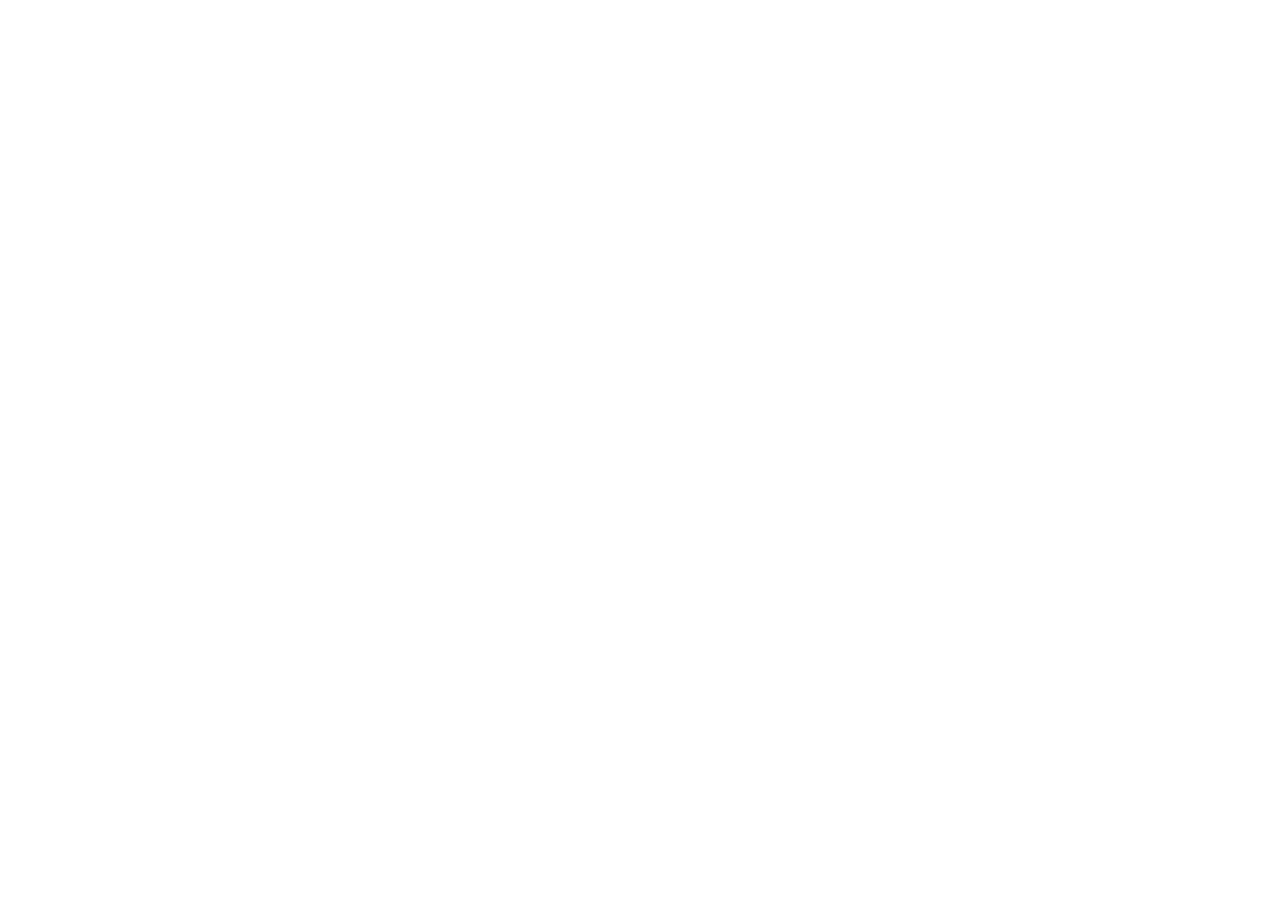
==== index.html @ 3e782ef2 "first commit" ====
<!DOCTYPE html>
<html lang="pt-br">
<head>
    <meta charset="UTF-8">
    <meta name="viewport" content="width=device-width, initial-scale=1.0">
    <meta name="author" content="Allan Dantas Abreu, Felipe Madureira, Gabriel Araujo e Thais Ferreira">
    <meta name="description"
        content="Este site foi desenvolvido para testar e aprimorar meus conhecimentos em HTML e CSS, aplicando na prática conceitos de estruturação e estilização de páginas web.">
    <meta name="keywords" content="HTML, CSS, Web desing">
    <link rel="preconnect" href="https://fonts.googleapis.com">
    <link rel="preconnect" href="https://fonts.gstatic.com" crossorigin>
    <link href="https://fonts.googleapis.com/css2?family=Montserrat:ital,wght@0,100..900;1,100..900&display=swap" rel="stylesheet">
    <title>SjDesign</title>
</head>
<body>
    
</body>
</html>
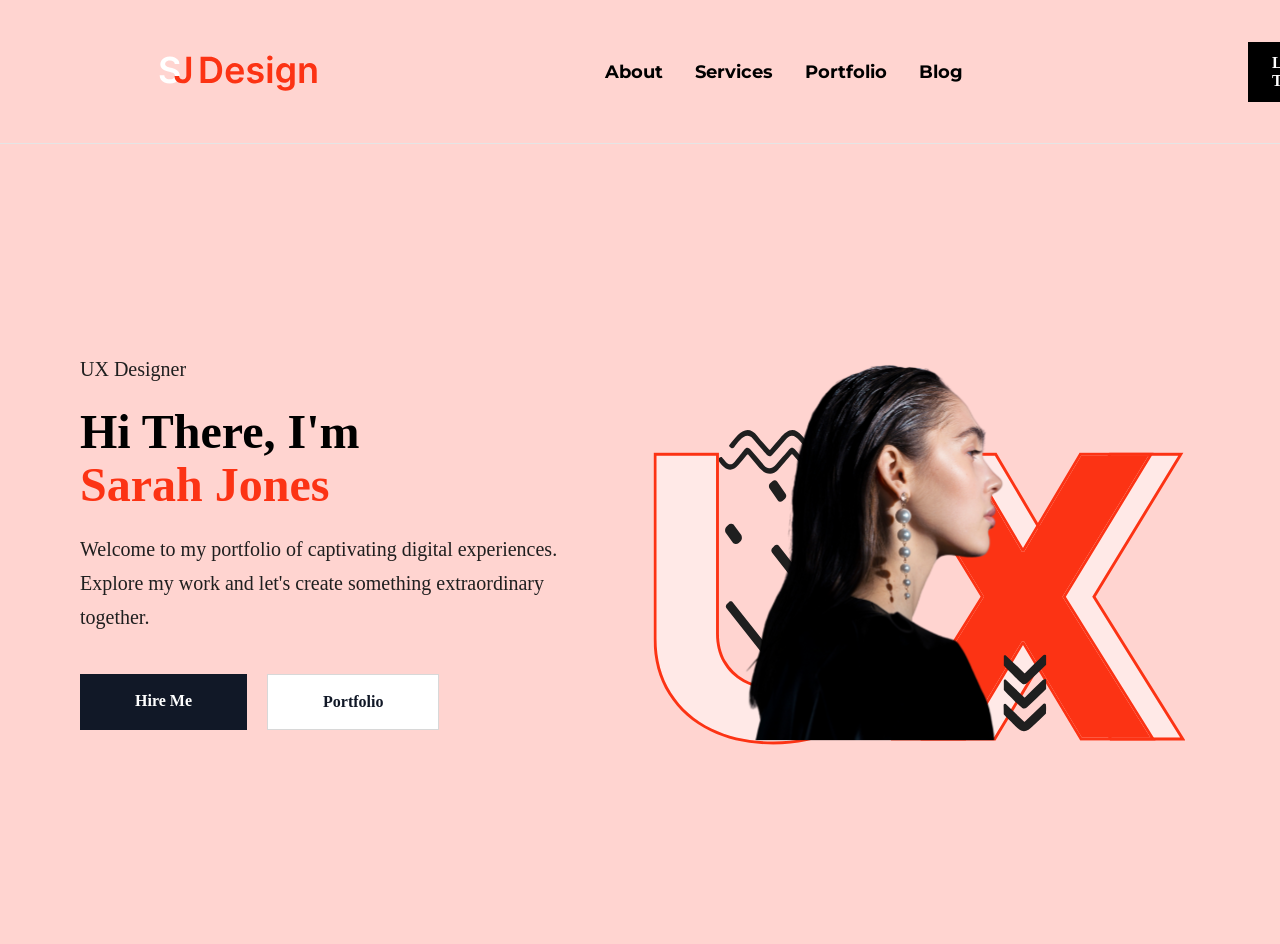
==== commit 98108639: "feat: add header in main" ====
--- a/index.html
+++ b/index.html
@@ -10,9 +10,65 @@
     <link rel="preconnect" href="https://fonts.googleapis.com">
     <link rel="preconnect" href="https://fonts.gstatic.com" crossorigin>
     <link href="https://fonts.googleapis.com/css2?family=Montserrat:ital,wght@0,100..900;1,100..900&display=swap" rel="stylesheet">
+    <link rel="stylesheet" href="./styles/style.css">
     <title>SjDesign</title>
 </head>
 <body>
     
+     <header>
+        <div>
+            <img src="./imgs.header/Logo.svg" alt="Logo da SjDesign">
+        </div>
+
+        <div class="container-nav-header">
+
+            <nav class="navigation-header">
+                <ul>
+                    <li><a href="">About</a></li>
+                    <li><a href="">Services</a></li>
+                    <li><a href="">Portfolio</a></li>
+                    <li><a href="">Blog</a></li>
+                </ul>
+            </nav>
+
+        </div>
+
+            <nav>
+                <a href="" class="btn-header">Let’s Talk</a>
+            </nav>
+
+    </header>
+
+    <main>
+      <section class="hero">
+
+    <div class="hero-text">
+        <p class="cargo">UX Designer</p>
+
+        <h1>
+            Hi There, I'm <br>
+            <span>Sarah Jones</span>
+        </h1>
+
+        <p class="descricao">
+            Welcome to my portfolio of captivating digital
+            experiences. Explore my work and let's create
+            something extraordinary together.
+        </p>
+
+        <div class="botoes">
+            <a href="#" class="btn-dark">Hire Me</a>
+            <a href="#" class="btn-light">Portfolio</a>
+        </div>
+    </div>
+
+    <div class="hero-img">
+        <img src="./imgs.header/Image.svg" alt="">
+    </div>
+
+</section>
+        </section>
+    </main>
+
 </body>
 </html>
--- a/styles/style.css
+++ b/styles/style.css
@@ -0,0 +1,374 @@
+@import url(./global.css);
+
+
+header{
+    display: flex;
+    justify-content: space-around;
+    align-items: center;
+    padding: 41.5px 158px;
+    border-bottom: 1px solid #E5E5E5;
+    gap: 285PX;
+    background-color: #FFD4D0;
+}   
+
+.container-nav-header{
+    display: flex;
+    align-items: center;
+    gap: 40px;
+}
+
+.navigation-header ul{
+    display: flex;
+    align-items: center;
+    gap: 32px;
+    list-style: none;
+}
+
+.navigation-header a{
+    text-decoration: none;
+    color: #000;
+    font-weight: 500;
+    font-family: 'Montserrat', sans-serif;
+    font-size: 18px;
+    font-weight: bold;
+    transition: 0.3s;
+
+}
+
+.navigation-header a:hover{
+    color: red;
+}
+.btn-header{
+    display: inline-flex;
+    background-color: #000;
+    color: white;
+    padding: 12px 24px;
+    border-radius: 0px;
+    gap: 10px;
+    text-decoration: none;
+    font-weight: 600;
+    transition: 0.3s;
+}
+
+.btn-header:hover{
+    transform: scale(1.1);
+}
+
+/*------------main------------*/
+
+.hero{
+    display: flex;
+    align-items: center;
+    gap: 48px; /* distância entre texto e imagem */
+    padding: 70px 80px;
+    background: #FFD4D0;
+    min-height: calc(100vh - 100px);
+}
+
+.hero-text{
+    width: 45%;
+}
+
+.cargo{
+    font-size: 20px;
+    color: #1F1F1F;
+    margin-bottom: 25px;
+}
+
+.hero-text h1{
+    font-size: 48px;
+    font-weight: 700;
+    line-height: 1.1;
+    margin-bottom: 20px;
+}
+
+.hero-text h1 span{
+    color: #FC3314;
+}
+
+.descricao{
+    font-size: 20px;
+    color: #1F1F1F;
+    line-height: 1.7;
+    max-width: 550px;
+    margin-bottom: 40px;
+}
+
+.botoes{
+    display: flex;
+    gap: 20px;
+}
+
+.btn-dark{
+    background: #111827;
+    color: white;
+    text-decoration: none;
+    padding: 18px 55px;
+    font-weight: 600;
+    transition: .3s;
+}
+
+.btn-light{
+    background: white;
+    color: #111827;
+    text-decoration: none;
+    padding: 18px 55px;
+    border: 1px solid #d8d8d8;
+    font-weight: 600;
+    transition: .3s;
+}
+
+.btn-dark:hover,
+.btn-light:hover{
+    transform: scale(1.05);
+}
+
+.hero-img{
+    width: 50%;
+    display: flex;  
+    justify-content: center;
+}
+
+.hero-img img{
+    width: 100%;
+    max-width: 650px;
+}
+
+
+/* About Me - Section */
+.section-about-me {
+    background-color: var(--color-Dark);
+    color: var(--color-White);
+    font-family: var(--font-family-primary);
+    display: flex;
+    flex-direction: column;
+    gap: 32px;
+    align-items: center;
+    justify-content: space-evenly;
+    padding: 64px 188px 80px 188px;
+}
+
+/* About Me - Text */
+
+.container-about-me {
+    display: flex;
+    gap: 24px;
+    text-align: center;
+    flex-direction: column;
+    width: 810px;
+    justify-content: space-evenly;
+
+}
+
+.container-about-me h3 {
+    font-weight: var(--font-weight-h3);
+    font-size: var(--font-size-h3);
+}
+
+.container-about-me p {
+    font-size: var(--font-size-body-medium);
+    text-align: center;
+    height: 72px;
+}
+
+/* Numbers */
+
+
+
+
+
+.container-numbers {
+    display: grid;
+    grid-template-rows: repeat(1, 3fr);
+    justify-content: space-evenly;
+    gap: 64px;
+    display: flex;
+    width: 1064px;
+}
+
+.container-numbers il {
+    display: flex;
+    flex-direction: column;
+    font-size: var(--font-size-body-large);
+    font-weight: var(--font-weight-body-bold);
+    align-items: center;
+}
+
+.container-numbers span {
+    color: var(--color-Pink);
+    font-size: var(--font-size-h1);
+    font-weight: var(--font-weight-body-bold);
+    font-family: var(-font-family-primary);
+}
+
+/* Section-Services */
+
+.section-services {
+    background-color: var(--color-White);
+    display: flex;
+    flex-direction: column;
+    align-items: center;
+    padding: 64px 124px;
+    gap: 32px;
+    font-family: var(--font-family-primary);
+    color: var(--color-Dark);
+}
+
+.container-desing-text {
+    display: flex;
+    flex-direction: column;
+    align-items: center;
+    gap: 24px;
+}
+
+.container-desing-text h3 {
+    font-size: var(--font-size-h3);
+}
+
+.container-desing-text p {
+    display: flex;
+    font-size: var(-font-size-body-medium);
+    text-align: center;
+    width: 810px;
+    height: 48px;
+}
+
+
+.container-desing-images {
+    display: flex;
+    gap: 32px;
+    justify-content: space-evenly;
+}
+
+.container-desing-images div {
+    text-align: start;
+    width: 274px;
+    height: 241px;
+    display: flex;
+    flex-direction: column;
+    align-items: start;
+    gap: 24px;
+}
+
+.container-desing-images h4 {
+    font-size: var(--font-size-h4);
+    font-weight: var(--font-weight-body-bold);
+}
+
+.container-desing-images p {
+    color: var(--color-);
+    width: 242px;
+    font-size: var(--font-size-body-small);
+}
+
+
+
+
+
+
+
+
+
+
+
+
+
+
+
+
+
+
+
+
+
+.footer {
+  background-color: #000000;
+  color: #ffffff;
+  padding: 60px 40px; 
+  display: flex;
+  justify-content: center;
+  align-items: center;
+  width: 100%;
+}
+
+.footer-content {
+  width: 100%;
+  max-width: 1100px;
+  display: flex;
+  flex-direction: column;
+  gap: 50px; 
+}
+
+.footer-nav {
+  display: flex;
+  justify-content: center; 
+  align-items: center;
+  gap: 60px; 
+}
+
+.nav-left, .nav-right {
+  display: flex;
+  gap: 35px; 
+}
+
+.footer-nav a {
+  color: #ffffff;
+  text-decoration: none; 
+  font-size: 16px;
+  font-weight: 700; 
+  letter-spacing: 0.3px;
+  transition: color 0.2s ease;
+}
+
+.footer-nav a:hover {
+  color: pink;
+}
+
+.logo-img {
+  height: 26px; 
+  width: auto;
+  display: block;
+}
+
+.footer-social {
+  display: flex;
+  flex-direction: column;
+  align-items: center;
+  gap: 20px; 
+}
+
+.footer-social p {
+  font-size: 14px;
+  color: #ffffff;
+  font-weight: 400;
+}
+
+.social-icons {
+  display: flex;
+  gap: 24px; 
+  align-items: center;
+}
+
+.social-icon-img {
+  width: 22px; 
+  height: 22px;
+  display: block;
+  transition: transform 0.2s ease, opacity 0.2s ease;
+}
+
+.social-icons a:hover .social-icon-img {
+  transform: scale(1.1);
+  opacity: 0.8;
+}
+
+@media (max-width: 768px) {
+  .footer-nav {
+    flex-direction: column;
+    gap: 25px;
+    text-align: center;
+  }
+  
+  .nav-left, .nav-right {
+    gap: 30px;
+  }
+}
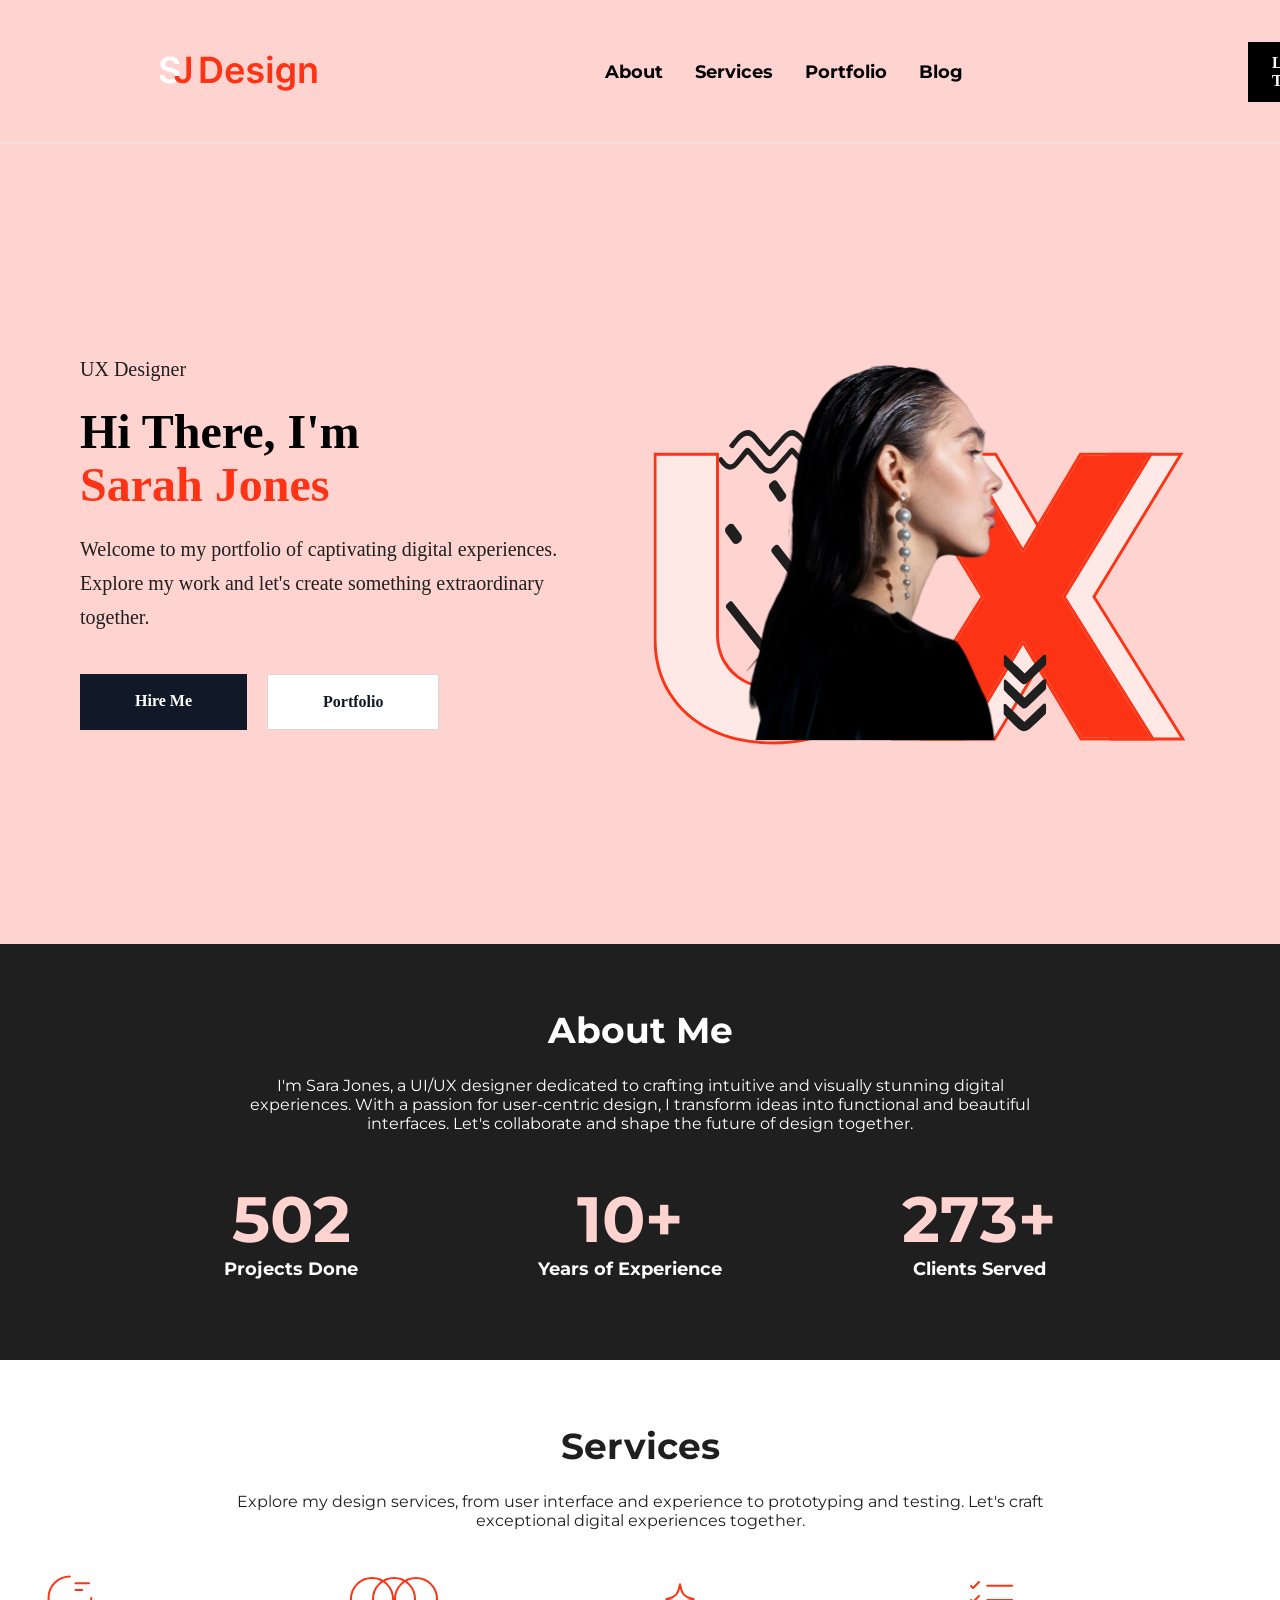
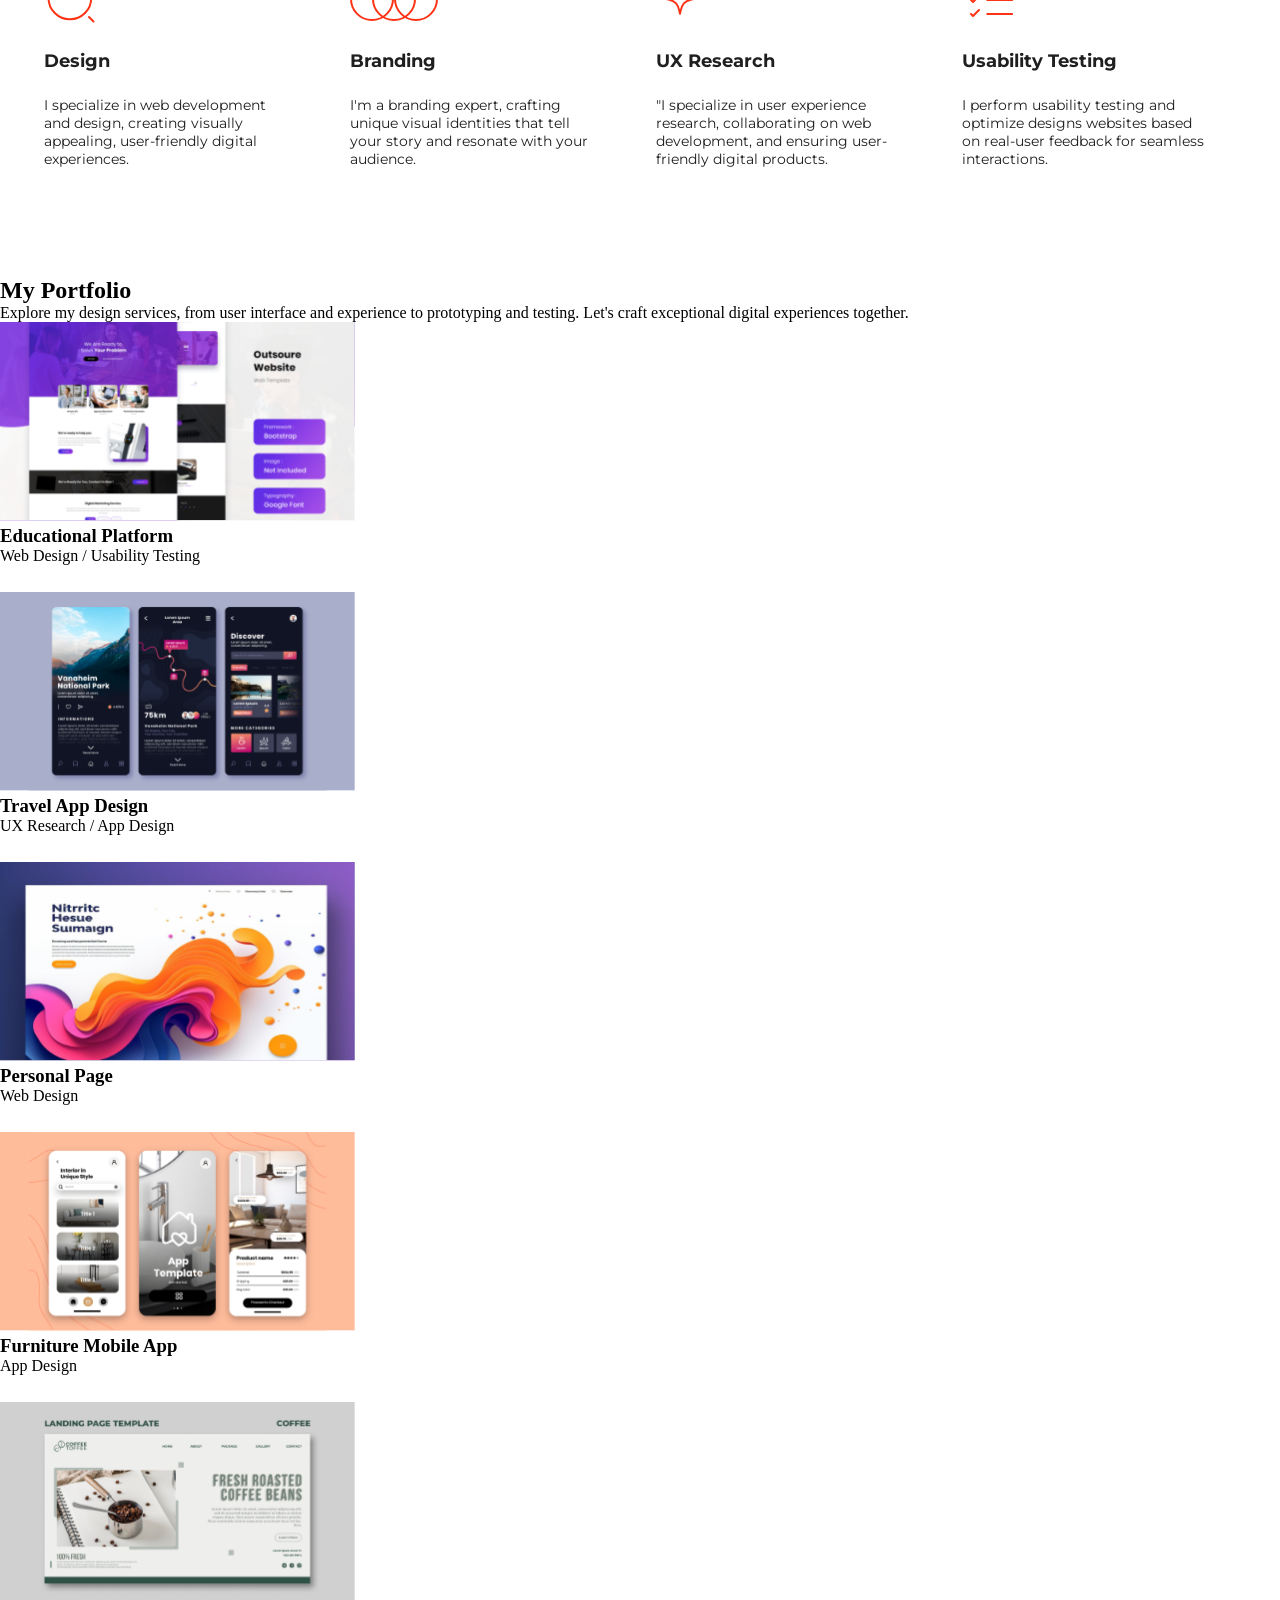
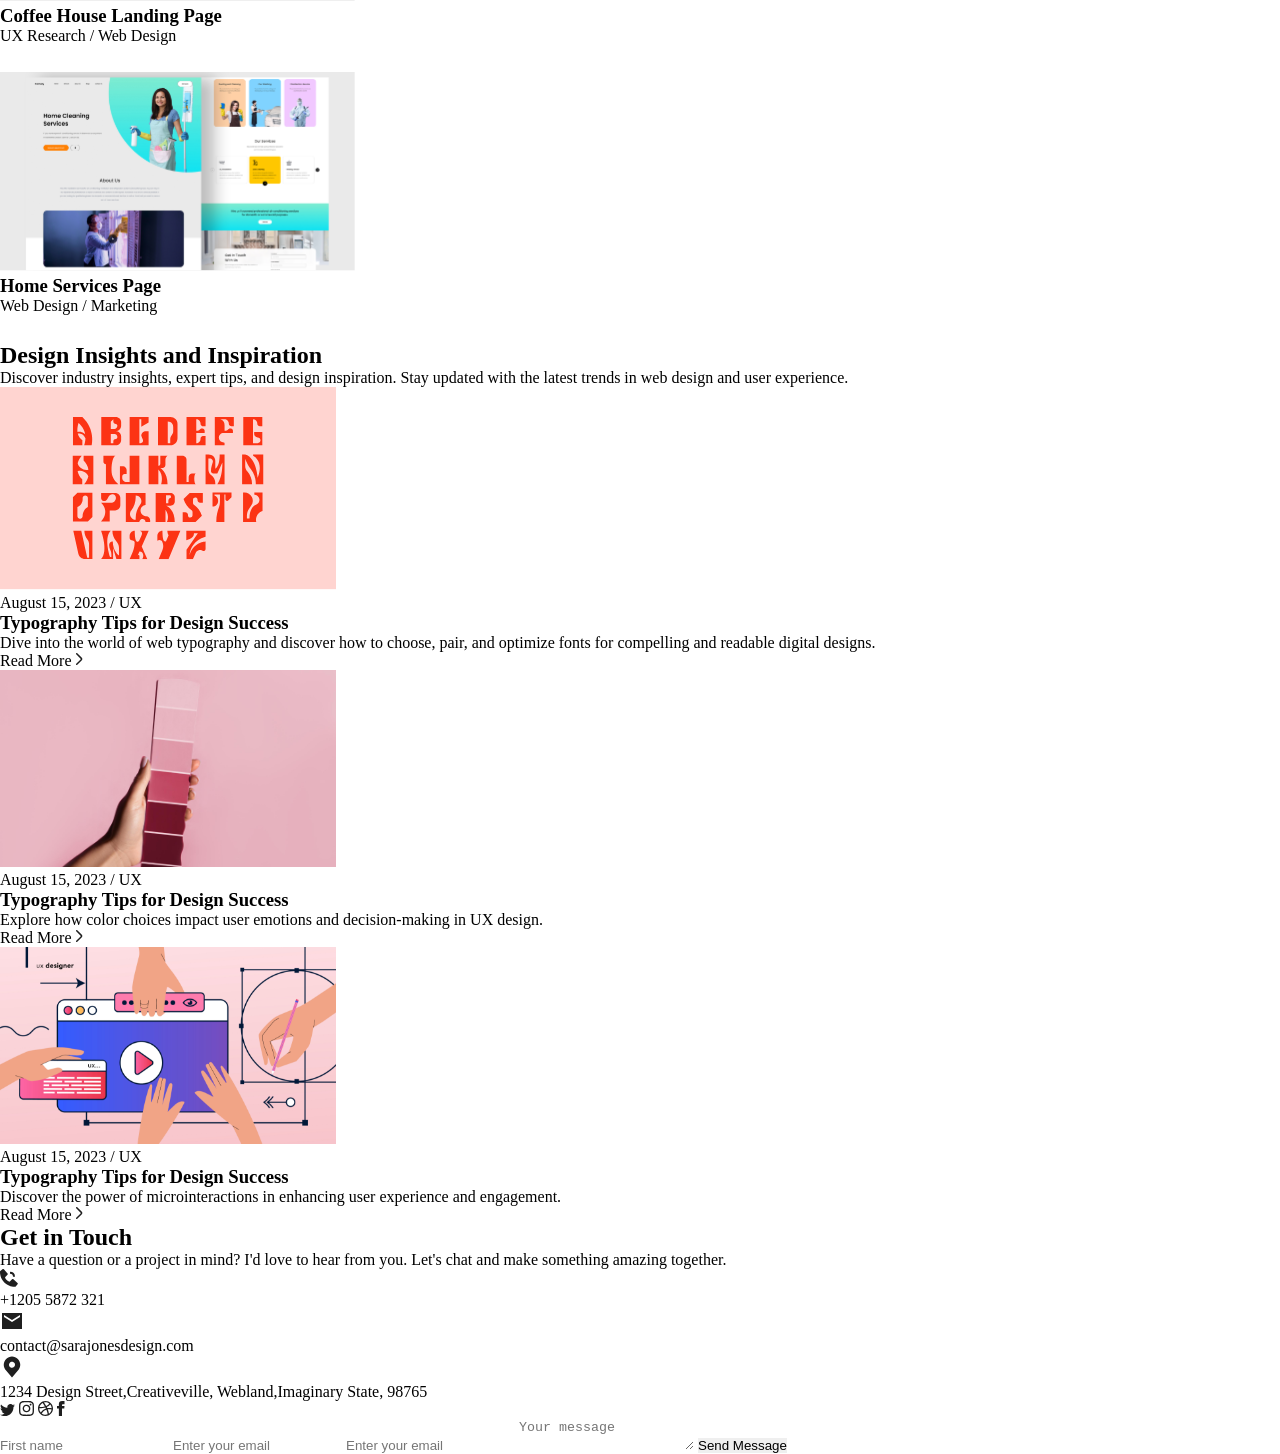
==== commit af20b806: "feat: add section-about me in index.html" ====
--- a/index.html
+++ b/index.html
@@ -66,9 +66,325 @@
         <img src="./imgs.header/Image.svg" alt="">
     </div>
 
-</section>
-        </section>
     </main>
+
+     <section class="section-about-me">
+        <div class="container-about-me">
+            <h3>About Me</h3>
+            <p>I'm Sara Jones, a UI/UX designer dedicated to crafting intuitive and visually stunning digital
+                experiences.
+                With a passion for user-centric design, I transform ideas into functional and beautiful interfaces.
+                Let's
+                collaborate and shape the future of design together.</p>
+        </div>
+
+        <div>
+            <ul class="container-numbers">
+                <il><span>502</span>Projects Done</il>
+                <il><span>10+</span>Years of Experience</il>
+                <il><span>273+</span>Clients Served</il>
+            </ul>
+        </div>
+    </section>
+
+    <section class="section-services">
+        <div class="container-desing-text">
+            <h3>Services</h3>
+            <p>Explore my design services, from user interface and experience to prototyping and testing. Let's craft
+                exceptional digital experiences together.</p>
+        </div>
+
+        <div class="container-desing-images">
+            <div>
+                <img src="./img.aboutMe/search-status.svg" alt="Ícone de design " loading="lazy" draggable="false">
+                <h4>Design</h4>
+                <p>I specialize in web development and design, creating visually appealing, user-friendly digital
+                    experiences.</p>
+            </div>
+
+            <div><img src="./img.aboutMe/Vector (1).svg" alt="ícone de Branding" loading="lazy" draggable="false">
+                <h4>Branding</h4>
+                <p>I'm a branding expert, crafting unique visual identities that tell your story and resonate with your
+                    audience.</p>
+            </div>
+
+            <div>
+                <img src="./img.aboutMe/Vector (2).svg" alt="ícone de UX Research" loading="lazy" draggable="false">
+                <h4>UX Research</h4>
+                <p>"I specialize in user experience research, collaborating on web development, and ensuring user-friendly digital products.</p>
+            </div>
+
+            <div>
+                <img src="./img.aboutMe/Vector (3).svg" alt="Ícone de Usability Testing" loading="lazy" draggable="false">
+                <h4>Usability Testing</h4>
+                <p>I perform usability testing and optimize designs websites based on real-user feedback for seamless interactions.</p>
+            </div>
+
+        </div>
+    </section>
+
+
+
+    <!-- Seção Portifolio - Site -->
+    <section class="containt-portifolio">
+        <div class="portifolio-information">
+            <h2>My Portfolio</h2>
+            <p>Explore my design services, from user interface and experience to prototyping and testing. Let's craft
+                exceptional digital experiences together.</p>
+        </div>
+
+        <div class="card-portifolio">
+
+            <div class="card-portifolio-item">
+                <img src="./assets/images/portifolio/Image.svg" alt="Imagem sobre a plataforma de educação"
+                    loading="lazy">
+                <div class="card-portifolio-details">
+                    <div class="card-portifiolio-specifications">
+                        <h3>Educational Platform</h3>
+                        <p>Web Design / Usability Testing</p>
+                    </div>
+                    <nav>
+                        <a class="btn-portifolio-arrow">
+                            <img src="./assets/images/portifolio/send.svg" alt="Botão - seta" loading="lazy">
+                        </a>
+                    </nav>
+                </div>
+
+            </div>
+
+            <div class="card-portifolio-item">
+                <img src="./assets/images/portifolio/Image-1.svg" alt="Imagem sobre o aplicativo de viagem"
+                    loading="lazy">
+                <div class="card-portifolio-details">
+                    <div>
+                        <h3>Travel App Design</h3>
+                        <p>UX Research / App Design </p>
+                    </div>
+                    <nav>
+                        <a class="btn-portifolio-arrow">
+                            <img src="./assets/images/portifolio/send.svg" alt="Botão - seta" loading="lazy">
+                        </a>
+                </div>
+
+            </div>
+
+            <div class="card-portifolio-item">
+                <img src="./assets/images/portifolio/Image-2.svg" alt="Imagem sobre a pagina pessoal" loading="lazy">
+                <div class="card-portifolio-details">
+                    <div>
+                        <h3>Personal Page</h3>
+                        <p>Web Design</p>
+                    </div>
+                    <nav>
+                        <a class="btn-portifolio-arrow">
+                            <img src="./assets/images/portifolio/send.svg" alt="Botão - seta" loading="lazy">
+                        </a>
+                    </nav>
+                </div>
+
+            </div>
+
+
+            <div class="card-portifolio-item">
+                <img src="./assets/images/portifolio/Image-3.svg" alt="Aplicativo de forniture" loading="lazy">
+                <div class="card-portifolio-details">
+                    <div>
+                        <h3>Furniture Mobile App</h3>
+                        <p>App Design </p>
+                    </div>
+
+                    <nav>
+                        <a class="btn-portifolio-arrow">
+                            <img src="./assets/images/portifolio/send.svg" alt="Botão - seta" loading="lazy">
+                        </a>
+                    </nav>
+                </div>
+            </div>
+
+            <div class="card-portifolio-item">
+                <img src="./assets/images/portifolio/Image-4.svg" alt="Landing page sobre o coffee house"
+                    loading="lazy">
+
+                <div class="card-portifolio-details">
+                    <div>
+                        <h3>Coffee House Landing Page</h3>
+                        <p>UX Research / Web Design </p>
+                    </div>
+
+                    <nav>
+                        <a class="btn-portifolio-arrow">
+                            <img src="./assets/images/portifolio/send.svg" alt="Botão - seta" loading="lazy">
+                        </a>
+                    </nav>
+                </div>
+
+            </div>
+
+            <div class="card-portifolio-item">
+                <img src="./assets/images/portifolio/Image-5.svg" alt="Pagina principal" loading="lazy">
+                <div class="card-portifolio-details">
+                    <div>
+                        <h3>Home Services Page</h3>
+                        <p>Web Design / Marketing</p>
+                    </div>
+
+                    <nav>
+                        <a class="btn-portifolio-arrow">
+                            <img src="./assets/images/portifolio/send.svg" alt="Botão - seta" loading="lazy">
+                        </a>
+
+                    </nav>
+                </div>
+            </div>
+
+
+        </div>
+    </section>
+
+    <!-- Seção Design - Site -->
+    <section class="content-design">
+        <div class="content-design-title">
+            <h2>Design Insights and Inspiration</h2>
+            <p>Discover industry insights, expert tips, and design inspiration. Stay updated with the latest trends in
+                web design and user experience.</p>
+        </div>
+
+        <div class="content-design-card">
+
+            <div class="card-design-item">
+                <img class="card-design-image" src="./assets/images/design/Image.svg"
+                    alt="Imagem com diferentes tipos de tipografia" loading="lazy">
+
+                <div class="card-design-text">
+                    <span>August 15, 2023 / UX</span>
+                    <h3>Typography Tips for Design Success</h3>
+                    <p>Dive into the world of web typography and discover how to choose, pair, and optimize fonts for
+                        compelling and readable digital designs.</p>
+
+                    <div class="card-design-information">
+                        <span>Read More</span>
+                        <img src="./assets/images/design/arrow-right.svg" alt="Botão seta" loading="lazy">
+                    </div>
+                </div>
+
+
+            </div>
+
+
+            <div class="card-design-item">
+                <img class="card-design-image" src="./assets/images/design/Image-1.svg"
+                    alt="Imagem indicando a importancia da psicologia das cores" loading="lazy">
+
+                <div class="card-design-text">
+                    <span>August 15, 2023 / UX</span>
+                    <h3>Typography Tips for Design Success</h3>
+                    <p>Explore how color choices impact user emotions and decision-making in UX design.</p>
+
+                    <div class="card-design-information  card-span-margin">
+                        <span>Read More</span>
+                        <img src="./assets/images/design/arrow-right.svg" alt="Botão seta" loading="lazy">
+                    </div>
+
+                </div>
+
+
+            </div>
+
+
+
+            <div class="card-design-item">
+                <img class="card-design-image" src="./assets/images/design/Image-2.svg"
+                    alt="Imagem refornçando a importancia do UX" loading="lazy">
+
+                <div class="card-design-text">
+                    <span>August 15, 2023 / UX</span>
+                    <h3>Typography Tips for Design Success</h3>
+                    <p>Discover the power of microinteractions in enhancing user experience and engagement.</p>
+
+
+                    <div class="card-design-information card-span-margin">
+                        <span>Read More</span>
+                        <img src="./assets/images/design/arrow-right.svg" alt="Botão seta" loading="lazy">
+                    </div>
+                </div>
+
+
+            </div>
+
+        </div>
+
+
+    </section>
+
+    <!-- Seção Formulario -->
+
+    <section class="content-contact">
+
+        <div class="contact-information">
+
+            <div class="contact-information-description">
+                <h2>Get in Touch</h2>
+                <p>Have a question or a project in mind? I'd love to hear from you. Let's chat and make something
+                    amazing
+                    together.</p>
+
+            </div>
+
+
+            <div class="contact-information-details">
+                <ul class="contact-list-info">
+
+                    <div class="contat-list-details">
+                        <img src="./assets/images/contact/Vector.svg" alt="logo de um telefone">
+                        <li class="contat-list-details">
+                            +1205 5872 321</li>
+                    </div>
+
+
+
+                    <div class="contat-list-details">
+                        <img src="./assets/images/contact/ic_sharp-email.svg" alt="Logo de um e-mail">
+                        <li>contact@sarajonesdesign.com</li>
+                    </div>
+
+
+
+                    <div class="contat-list-details"> 
+                        <img src="./assets/images/contact/carbon_location-filled.svg" alt="Logo de um mapa">
+
+                        <li>
+
+                            1234 Design Street,Creativeville, Webland,Imaginary State, 98765
+                        </li>
+
+                    </div>
+
+
+
+                </ul>
+            </div>
+
+            <div class="contact-social-medias">
+                <img class="contact-social-medias-img" src="./assets/images/contact/twiiter.svg" alt="Logo do Twiiter">
+                <img class="contact-social-medias-img" src="./assets/images/contact/instagram.svg" alt="Logo do instagram">
+                <img class="contact-social-medias-img" src="./assets/images/contact/Dribbble.svg" alt="Logo de uma bola">
+                <img class="contact-social-medias-img" src="./assets/images/contact/Facebook.svg" alt="Logo do Facebook">
+            </div>
+
+        </div>
+
+
+        <form>
+            <input type="text" placeholder="First name">
+            <input type="email" placeholder="Enter your email">
+            <input type="tel" placeholder="Enter your email">
+            <textarea placeholder="Your message"></textarea>
+            <button class="btn-form" type="submit">Send Message</button>
+        </form>
+
+
+
+    </section>
 
 </body>
 </html>
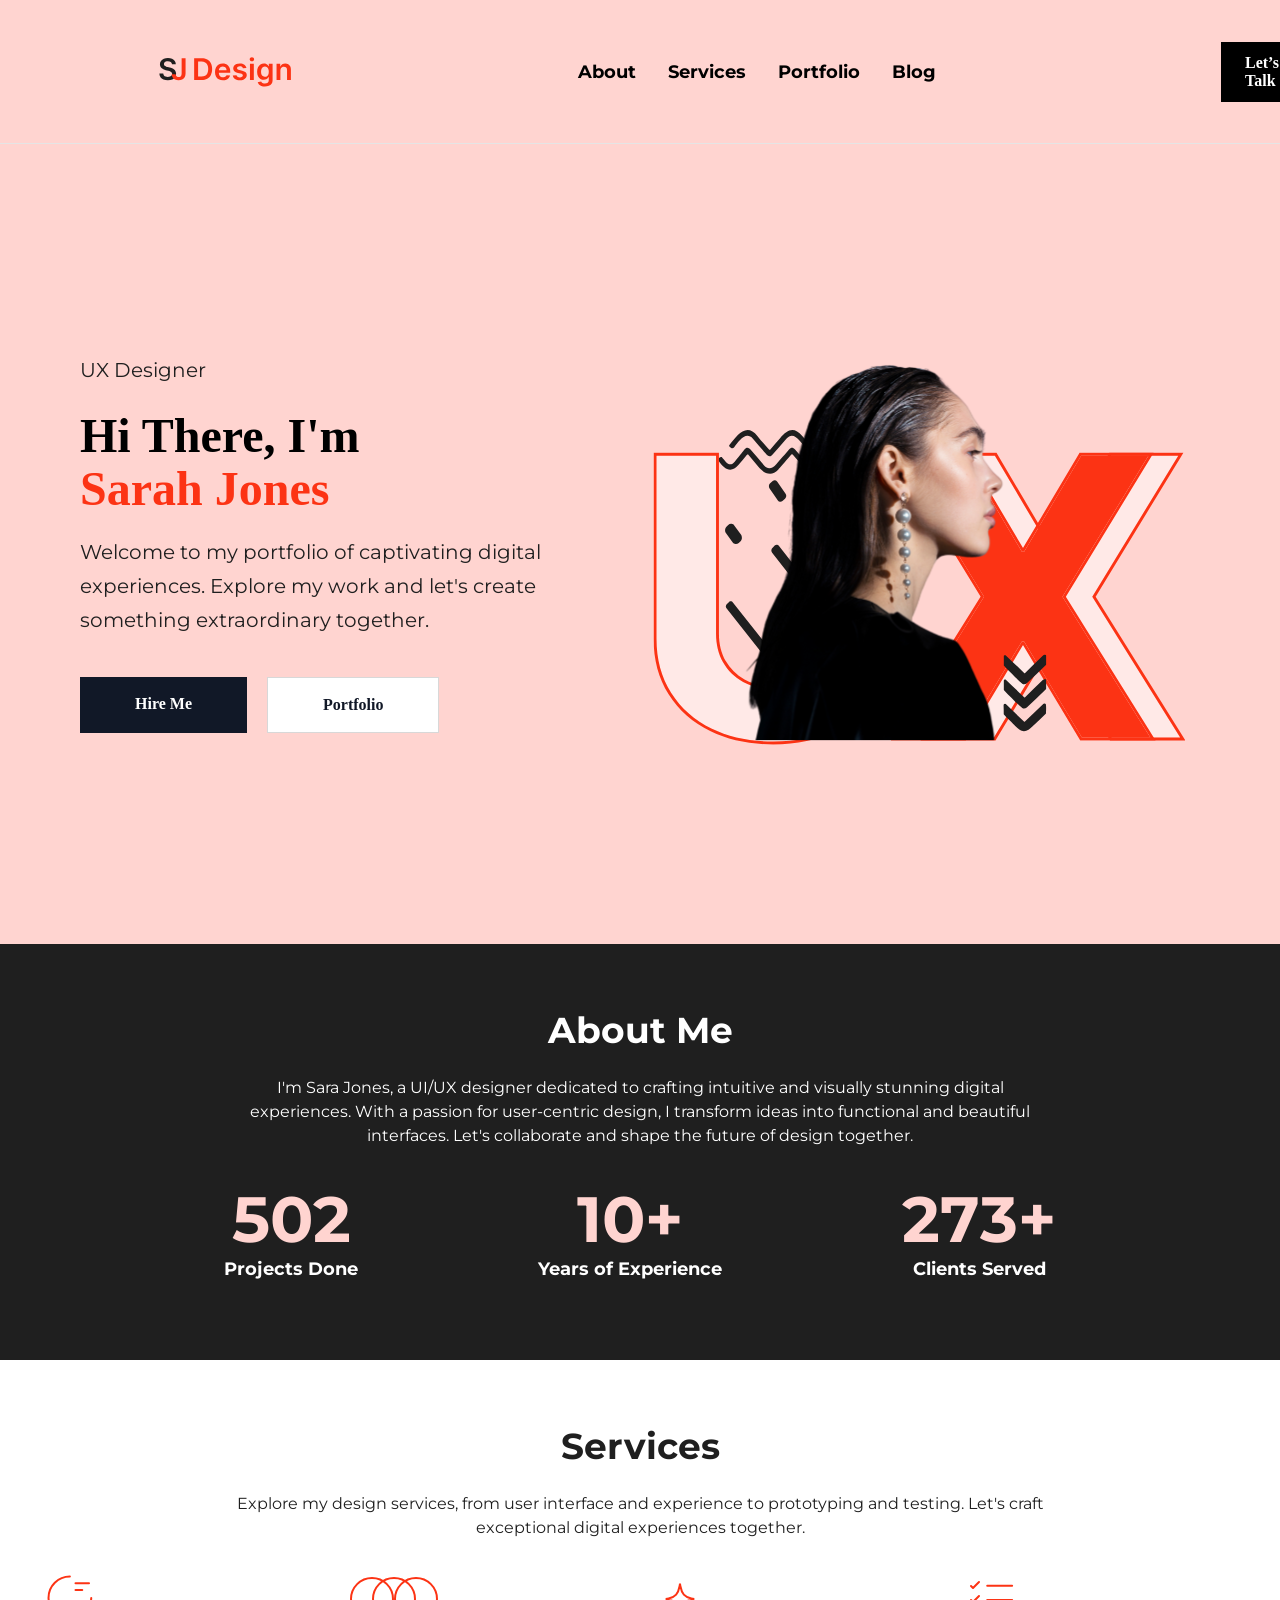
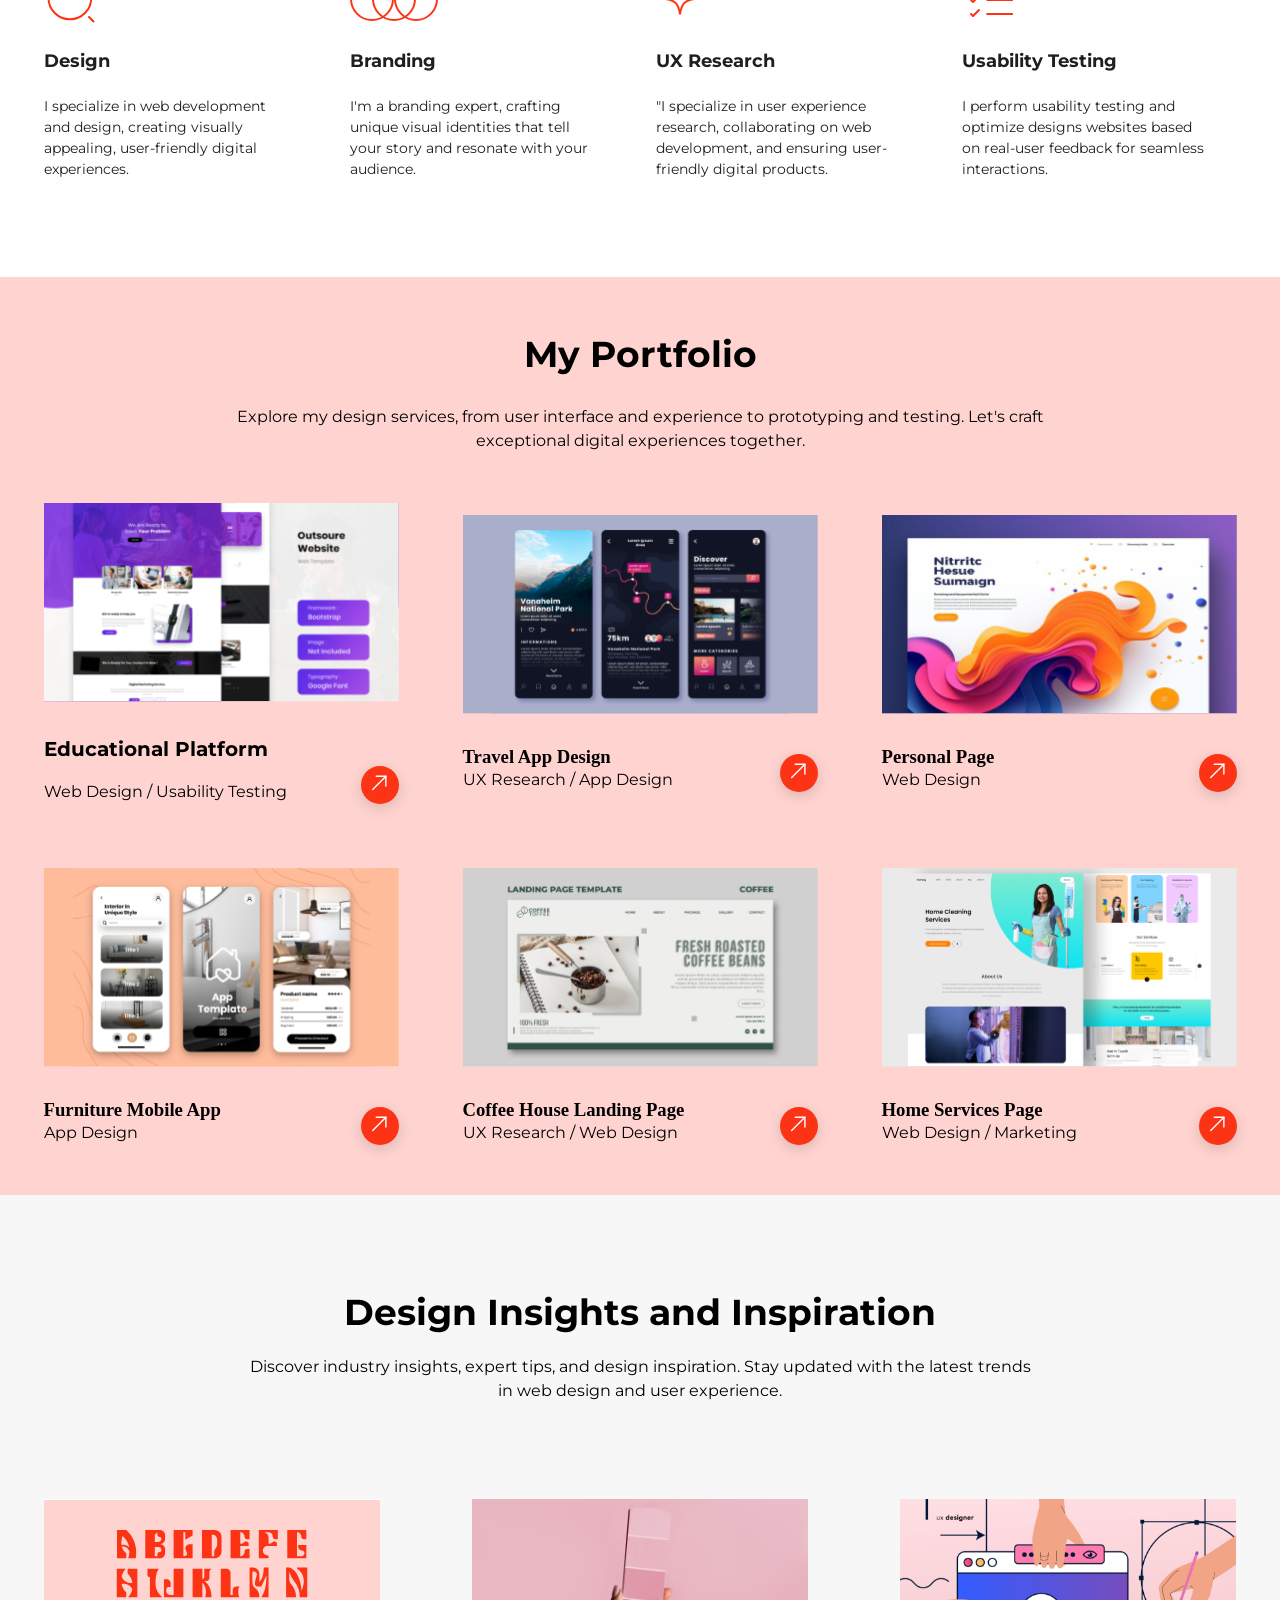
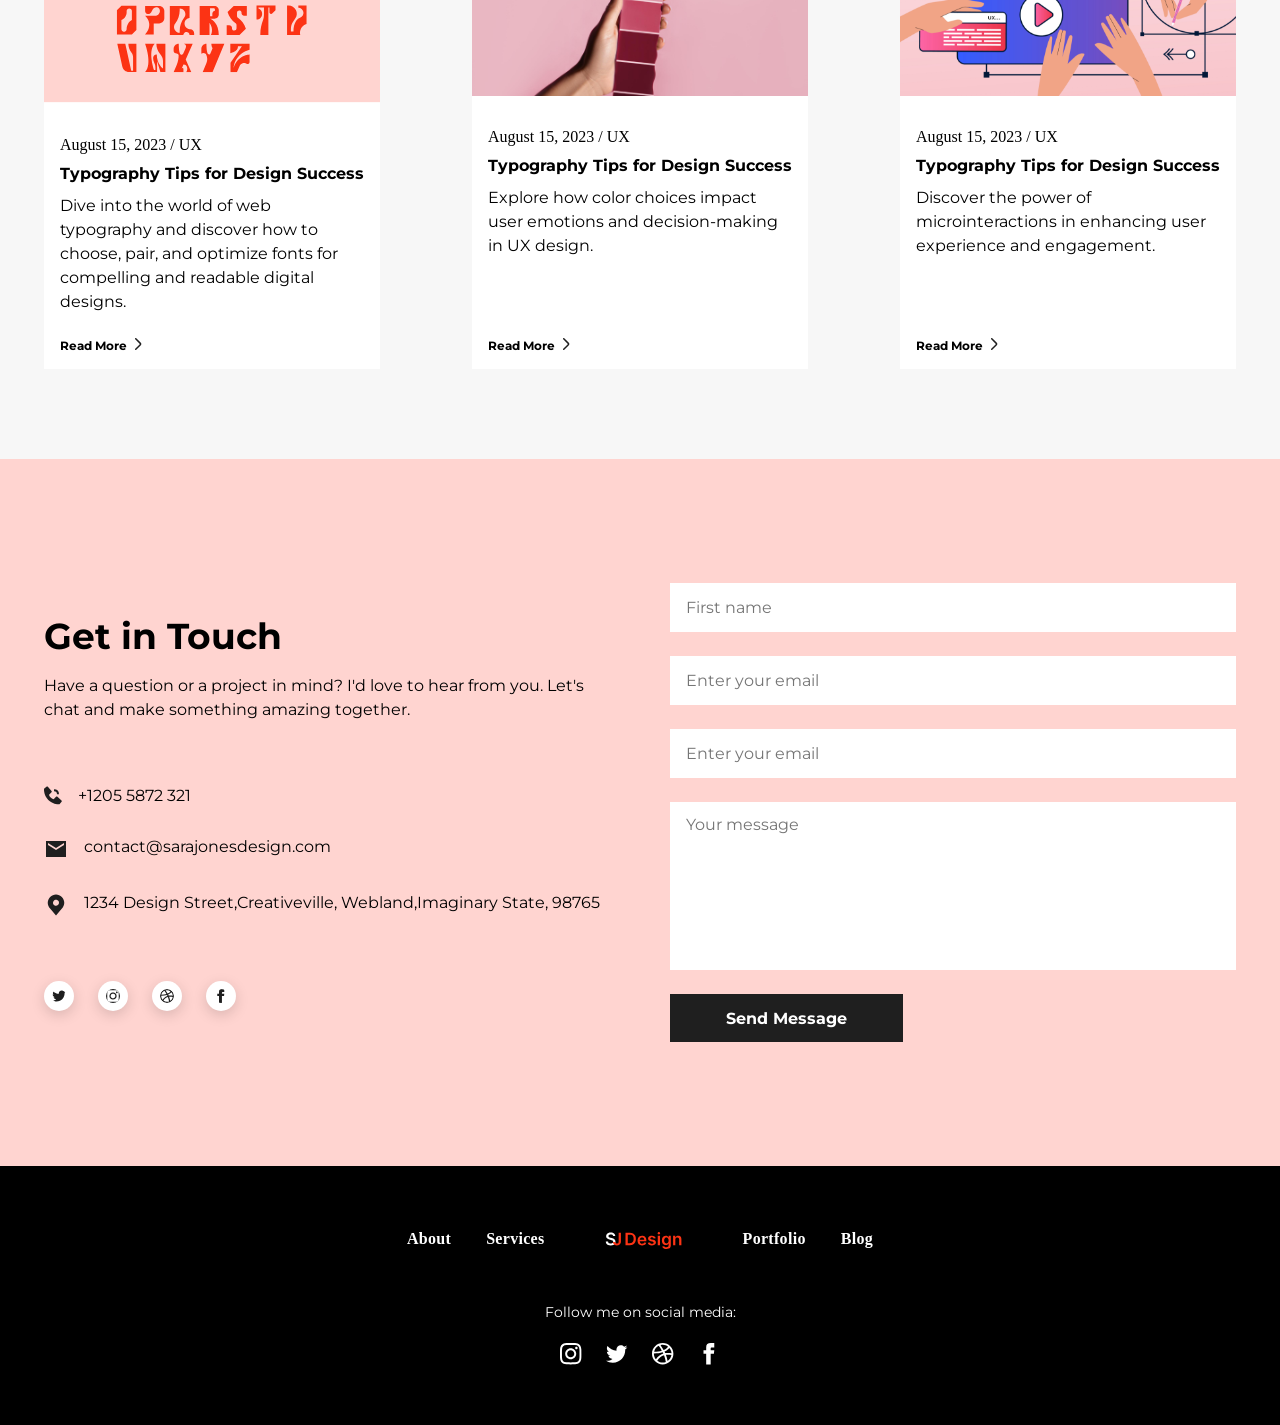
==== commit bda2815f: "feat: add portifolio, desigin and contatact section in index.html" ====
--- a/index.html
+++ b/index.html
@@ -1,5 +1,6 @@
 <!DOCTYPE html>
 <html lang="pt-br">
+
 <head>
     <meta charset="UTF-8">
     <meta name="viewport" content="width=device-width, initial-scale=1.0">
@@ -9,15 +10,17 @@
     <meta name="keywords" content="HTML, CSS, Web desing">
     <link rel="preconnect" href="https://fonts.googleapis.com">
     <link rel="preconnect" href="https://fonts.gstatic.com" crossorigin>
-    <link href="https://fonts.googleapis.com/css2?family=Montserrat:ital,wght@0,100..900;1,100..900&display=swap" rel="stylesheet">
+    <link href="https://fonts.googleapis.com/css2?family=Montserrat:ital,wght@0,100..900;1,100..900&display=swap"
+        rel="stylesheet">
     <link rel="stylesheet" href="./styles/style.css">
     <title>SjDesign</title>
 </head>
+
 <body>
-    
-     <header>
+
+    <header>
         <div>
-            <img src="./imgs.header/Logo.svg" alt="Logo da SjDesign">
+            <img src="./imgs.header/Logo topo.svg" alt="Logo da SjDesign">
         </div>
 
         <div class="container-nav-header">
@@ -33,42 +36,42 @@
 
         </div>
 
-            <nav>
-                <a href="" class="btn-header">Let’s Talk</a>
-            </nav>
+        <nav>
+            <a href="" class="btn-header">Let’s Talk</a>
+        </nav>
 
     </header>
 
     <main>
-      <section class="hero">
-
-    <div class="hero-text">
-        <p class="cargo">UX Designer</p>
-
-        <h1>
-            Hi There, I'm <br>
-            <span>Sarah Jones</span>
-        </h1>
-
-        <p class="descricao">
-            Welcome to my portfolio of captivating digital
-            experiences. Explore my work and let's create
-            something extraordinary together.
-        </p>
-
-        <div class="botoes">
-            <a href="#" class="btn-dark">Hire Me</a>
-            <a href="#" class="btn-light">Portfolio</a>
-        </div>
-    </div>
-
-    <div class="hero-img">
-        <img src="./imgs.header/Image.svg" alt="">
-    </div>
+        <section class="hero">
+
+            <div class="hero-text">
+                <p class="cargo">UX Designer</p>
+
+                <h1>
+                    Hi There, I'm <br>
+                    <span>Sarah Jones</span>
+                </h1>
+
+                <p class="descricao">
+                    Welcome to my portfolio of captivating digital
+                    experiences. Explore my work and let's create
+                    something extraordinary together.
+                </p>
+
+                <div class="botoes">
+                    <a href="#" class="btn-dark">Hire Me</a>
+                    <a href="#" class="btn-light">Portfolio</a>
+                </div>
+            </div>
+
+            <div class="hero-img">
+                <img src="./imgs.header/Image.svg" alt="">
+            </div>
 
     </main>
 
-     <section class="section-about-me">
+    <section class="section-about-me">
         <div class="container-about-me">
             <h3>About Me</h3>
             <p>I'm Sara Jones, a UI/UX designer dedicated to crafting intuitive and visually stunning digital
@@ -111,13 +114,16 @@
             <div>
                 <img src="./img.aboutMe/Vector (2).svg" alt="ícone de UX Research" loading="lazy" draggable="false">
                 <h4>UX Research</h4>
-                <p>"I specialize in user experience research, collaborating on web development, and ensuring user-friendly digital products.</p>
+                <p>"I specialize in user experience research, collaborating on web development, and ensuring
+                    user-friendly digital products.</p>
             </div>
 
             <div>
-                <img src="./img.aboutMe/Vector (3).svg" alt="Ícone de Usability Testing" loading="lazy" draggable="false">
+                <img src="./img.aboutMe/Vector (3).svg" alt="Ícone de Usability Testing" loading="lazy"
+                    draggable="false">
                 <h4>Usability Testing</h4>
-                <p>I perform usability testing and optimize designs websites based on real-user feedback for seamless interactions.</p>
+                <p>I perform usability testing and optimize designs websites based on real-user feedback for seamless
+                    interactions.</p>
             </div>
 
         </div>
@@ -349,7 +355,7 @@
 
 
 
-                    <div class="contat-list-details"> 
+                    <div class="contat-list-details">
                         <img src="./assets/images/contact/carbon_location-filled.svg" alt="Logo de um mapa">
 
                         <li>
@@ -366,9 +372,12 @@
 
             <div class="contact-social-medias">
                 <img class="contact-social-medias-img" src="./assets/images/contact/twiiter.svg" alt="Logo do Twiiter">
-                <img class="contact-social-medias-img" src="./assets/images/contact/instagram.svg" alt="Logo do instagram">
-                <img class="contact-social-medias-img" src="./assets/images/contact/Dribbble.svg" alt="Logo de uma bola">
-                <img class="contact-social-medias-img" src="./assets/images/contact/Facebook.svg" alt="Logo do Facebook">
+                <img class="contact-social-medias-img" src="./assets/images/contact/instagram.svg"
+                    alt="Logo do instagram">
+                <img class="contact-social-medias-img" src="./assets/images/contact/Dribbble.svg"
+                    alt="Logo de uma bola">
+                <img class="contact-social-medias-img" src="./assets/images/contact/Facebook.svg"
+                    alt="Logo do Facebook">
             </div>
 
         </div>
@@ -386,5 +395,38 @@
 
     </section>
 
+    <footer class="footer">
+    <div class="footer-content">
+
+        <div class="footer-nav">
+            <div class="nav-left">
+                <a href="#">About</a>
+                <a href="#">Services</a>
+            </div>
+
+            <div class="footer-logo">
+                <a href="#"><img src="./imgs.header/Logo.svg" alt="SJ Design" class="logo-img"></a>
+            </div>
+
+            <div class="nav-right">
+                <a href="#">Portfolio</a>
+                <a href="#">Blog</a>
+            </div>
+        </div>
+
+        <div class="footer-social">
+            <p>Follow me on social media:</p>
+            <div class="social-icons">
+                <a href="#"><img src="./imgs.header/Instagram.svg" alt="Instagram" class="social-icon-img"></a>
+                <a href="#"><img src="./imgs.header/Twitter.svg" alt="Twitter" class="social-icon-img"></a>
+                <a href="#"><img src="./imgs.header/Dribbble.svg" alt="Dribbble" class="social-icon-img"></a>
+                <a href="#"><img src="./imgs.header/Facebook.svg" alt="Facebook" class="social-icon-img"></a>
+            </div>
+        </div>
+
+    </div>
+    </footer>
+
 </body>
+
 </html>
--- a/styles/style.css
+++ b/styles/style.css
@@ -264,7 +264,435 @@
 
 
 
-
+.containt-portifolio{
+    display: flex;
+    background-color: var(--color-Pink);
+    flex-direction: column;
+    align-items: center;
+    padding:  50px 0;
+    gap: 50px;
+}
+.portifolio-information{
+    display: flex;
+    flex-direction: column;
+    gap: 24px;
+    align-items: center;
+}
+
+.portifolio-information h2{
+    font-family: var(--font-family-primary);
+    font-size: var(--font-size-h3);
+    text-align: center;
+    font-weight: var(--font-weight-h2);
+    line-height: 150%;
+}
+
+.portifolio-information p{
+    font-family: var(--font-family-primary);
+    font-size: var(--font-size-body-medium);
+    font-weight: var(--font-weight-body-thin);
+    line-height: 150%;
+    text-align: center;
+    width: 810px;
+}
+
+.card-portifolio{
+    display: grid;
+    grid-template-columns: repeat(3,1fr);
+    gap: 64px;
+}
+
+.card-portifolio-item{
+    display: flex;
+    flex-direction: column;
+    gap:32px;
+    justify-content: center;
+    
+}
+
+.card-portifolio-item img:hover{
+     transform: scale(1.1);
+     transition: 0.3s; 
+}
+
+
+.card-portifolio-details{
+    display: flex;
+    align-items: flex-end;
+    justify-content: space-between;
+    gap: 16px;
+    
+}
+
+.card-portifiolio-specifications  h3,p{
+    font-family: var(--font-family-primary);
+    line-height: 150%;
+}
+
+.card-portifiolio-specifications h3{
+    font-size: var(--font-size-body-xlarge);
+    font-weight: var(--font-weight-h3);
+}
+
+.card-portifiolio-specifications p{
+    font-size: var(-font-size-body-small);
+    font-weight: var(--font-weight-body-thin);
+}
+
+.card-portifiolio-specifications {
+    display: flex;
+    flex-direction: column;
+    gap: 16px;
+}
+.btn-portifolio-arrow {
+    display: flex;
+    justify-content: center;
+    align-items: center;
+    padding: 7.53px;
+    border-radius: 64.97px;
+    width: 37.67px;
+    background-color: var(--color-Red);
+    box-shadow: 0 4px 14px 0px rgba(0, 0, 0, 0.15);
+    transition: 0.3s; 
+    cursor: pointer;
+    text-align: center;
+    margin: 0;
+}
+
+.btn-portifolio-arrow:hover{
+    background-color: var(--color-Red);
+    transform: translateY(-10px);
+}
+
+.content-design{
+    display: flex;
+    flex-direction: column;
+    align-items: center;
+    justify-content: center;
+    padding: 90px;
+    gap: 48px;
+    background-color: var(--color-Grey);
+
+}
+
+.content-design-title{
+    display: flex;
+    flex-direction: column;
+    gap: 16px;
+    margin-bottom: 48px;    
+   
+}
+
+.content-design-title h2,.content-design-title p{
+    font-family: var(--font-family-primary);
+    line-height: 150%;
+    text-align: center;
+}
+
+.content-design-title h2{
+    font-size: var(--font-size-h3);
+    font-weight: var(--font-weight-h2);
+}
+
+.content-design-title p{
+    font-size: var(--font-size-body-medium);
+    font-weight: var(--font-weight-body-thin);
+    width: 799px;
+}
+
+.content-design-card{
+    display: grid;
+    grid-template-columns: repeat(3,1fr);
+    gap: 92px;    
+}
+
+
+
+.card-design-item{
+    display: flex;
+    flex-direction: column;
+    gap: 32px;
+    align-items: flex-start;
+    background-color: var(--color-White);
+    width: 336px;
+
+}
+
+.card-design-item:hover{
+    transform: scale(1.1);
+    transition: 0.3s;
+    background-color: var(--color-Grey);
+}
+
+.card-design-image{
+  width: 100%;
+  height: 100%;
+}
+
+
+.card-design-text{
+    display: flex;
+    flex-direction: column;
+    gap: 8px;
+    align-items: start;
+    justify-content: center;
+    padding: 0 16px 16px 16px;
+
+}
+
+.card-design-text h3{
+    font-family: var(--font-family-primary);
+    line-height: 150%;
+    font-size: var(--font-size-body-medium);
+    font-weight: var(--font-weight-h3);
+}
+.card-design-text p{
+    font-family: var(--font-family-primary);
+    font-size: var(--font-size-body-medium);
+    font-weight: var(--font-weight-body-thin);
+    line-height: 150%;
+    width: 304px;
+}
+
+.card-design-information{
+    display: flex;
+    gap: 8px;
+    align-items: start;
+   
+
+}
+
+.card-design-information span{
+    font-family: var(--font-family-primary);
+    font-size: var(--font-size-body-xsmall);
+    font-weight: var(--font-weight-body-bold);
+    margin-top: 16px
+
+}
+
+.card-design-information img{
+    stroke: var(--color-Dark);
+    stroke-width: 1.5px;
+    margin-top: 16px
+}
+
+.card-span-margin{
+    margin-top: 56px;
+}
+
+/* section-contact */
+
+.content-contact{
+    display: flex;
+    padding: 124px;
+    justify-content: center;
+    align-items: center;
+    background-color: var(--color-Pink);
+    gap: 60px;
+}
+
+.contact-information{
+    display: flex;
+    flex-direction: column;
+    gap: 64px;
+}
+
+.contact-information-description{
+    display: flex;
+    flex-direction: column;
+    gap: 16px;
+}
+.contact-information-description h2, .contact-information-description p{ 
+    font-family: var(--font-family-primary);
+}
+
+.contact-information-description h2{
+    font-size: var(--font-size-h3);
+    font-weight: var(--font-weight-h2);
+}
+
+.contact-information-description p{
+    font-size: var(--font-size-body-medium);
+    font-weight: var(--font-weight-body-thin);
+    width: 566px;
+}
+
+
+.contact-information-details ul, .contact-information-details li {
+    list-style: none;
+    font-family: var(--font-family-primary);
+}
+.contact-list-info{
+    display: flex;
+    flex-direction: column;
+    gap: 32px;
+}
+.contat-list-details {
+    display: flex;
+    gap: 16px;
+}
+
+.contact-social-medias{
+    display: flex;
+    gap: 24px;
+}
+
+.contact-social-medias-img{
+    display: flex;
+    justify-content: center;
+    align-items: center;
+    padding: 8px;
+    border-radius: 15px;
+    width: 30px;
+    height: 30px;
+    background-color: var(--color-White);
+    box-shadow: 0 4px 14px 0px rgba(0, 0, 0, 0.15);
+    transition: 0.3s; 
+    cursor: pointer;
+    
+}
+
+.contact-social-medias-img:hover{
+    background-color: var(--color-primary);
+    transform: translateY(-10px);
+}
+
+form{
+    display: flex;
+    flex-direction: column;
+    gap: 24px;
+    justify-content: center;
+}
+
+form input{
+    width: 566px;
+    height: 49px;
+    padding: 14px 16px;
+    background-color: var(--color-White);
+    font-family: var(--font-family-primary);
+    font-size: var(--font-size-body-medium);
+    font-weight: var(--font-weight-body-thin);
+}
+
+textarea{
+    width: 566px;
+    height: 168px;
+    padding: 13px 16px;
+    resize: none; 
+    vertical-align: top;
+    background-color: var(--color-White);
+    font-family: var(--font-family-primary);
+    font-size: var(--font-size-body-medium);
+    font-weight: var(--font-weight-body-thin);
+}
+
+.btn-form{
+    padding: 12px 56px;
+    background-color: var(--color-Dark);
+    color: var(--color-White);
+    font-family: var(--font-family-primary);
+    width: 233px;
+    height: 48px;
+    font-size: var(--font-size-body-medium);
+    font-weight: var(--font-weight-body-bold);
+}
+
+.btn-form:hover{
+     background-color: var(--color-Red);
+    transition: 0.3s;
+}
+
+.footer {
+  background-color: #000000;
+  color: #ffffff;
+  padding: 60px 40px; 
+  display: flex;
+  justify-content: center;
+  align-items: center;
+  width: 100%;
+}
+
+.footer-content {
+  width: 100%;
+  max-width: 1100px;
+  display: flex;
+  flex-direction: column;
+  gap: 50px; 
+}
+
+.footer-nav {
+  display: flex;
+  justify-content: center; 
+  align-items: center;
+  gap: 60px; 
+}
+
+.nav-left, .nav-right {
+  display: flex;
+  gap: 35px; 
+}
+
+.footer-nav a {
+  color: #ffffff;
+  text-decoration: none; 
+  font-size: 16px;
+  font-weight: 700; 
+  letter-spacing: 0.3px;
+  transition: color 0.2s ease;
+}
+
+.footer-nav a:hover {
+  color: pink;
+}
+
+.logo-img {
+  height: 26px; 
+  width: auto;
+  display: block;
+}
+
+.footer-social {
+  display: flex;
+  flex-direction: column;
+  align-items: center;
+  gap: 20px; 
+}
+
+.footer-social p {
+  font-size: 14px;
+  color: #ffffff;
+  font-weight: 400;
+}
+
+.social-icons {
+  display: flex;
+  gap: 24px; 
+  align-items: center;
+}
+
+.social-icon-img {
+  width: 22px; 
+  height: 22px;
+  display: block;
+  transition: transform 0.2s ease, opacity 0.2s ease;
+}
+
+.social-icons a:hover .social-icon-img {
+  transform: scale(1.1);
+  opacity: 0.8;
+}
+
+@media (max-width: 768px) {
+  .footer-nav {
+    flex-direction: column;
+    gap: 25px;
+    text-align: center;
+  }
+  
+  .nav-left, .nav-right {
+    gap: 30px;
+  }
+}
 
 
 
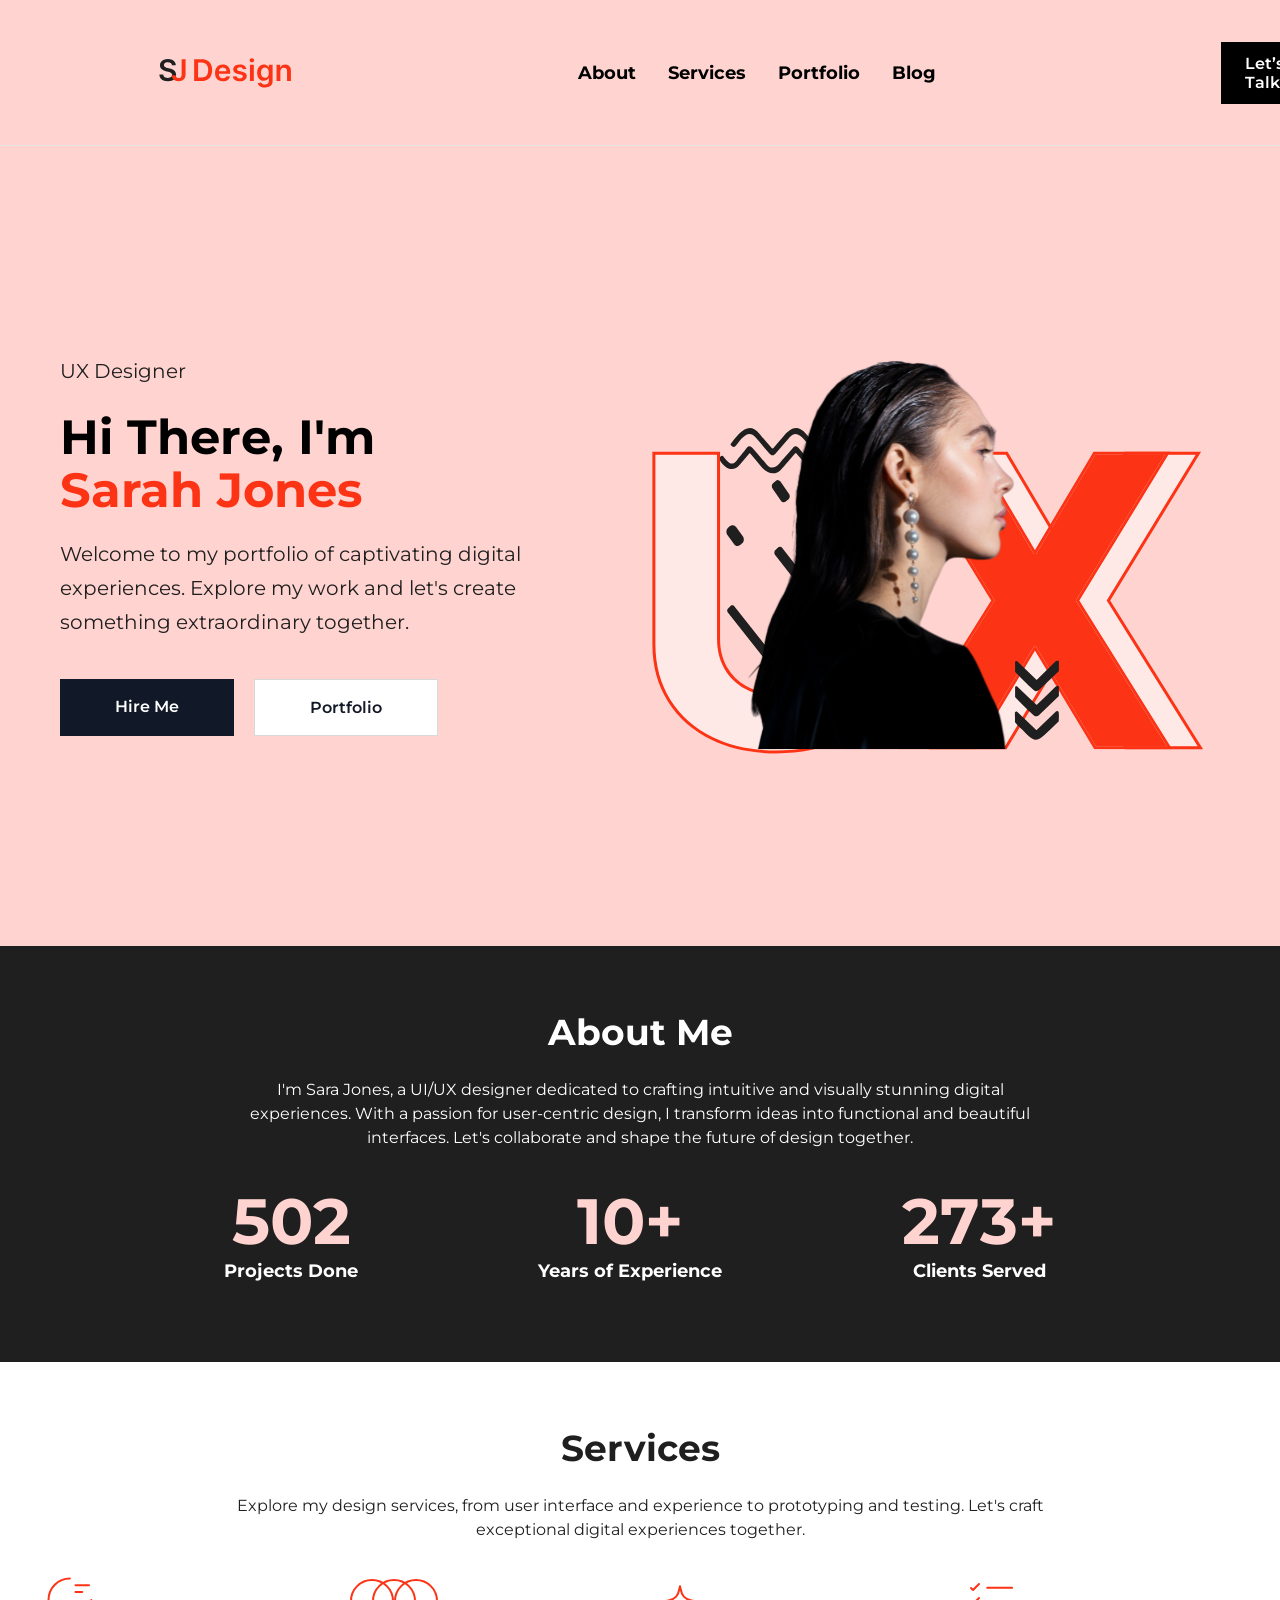
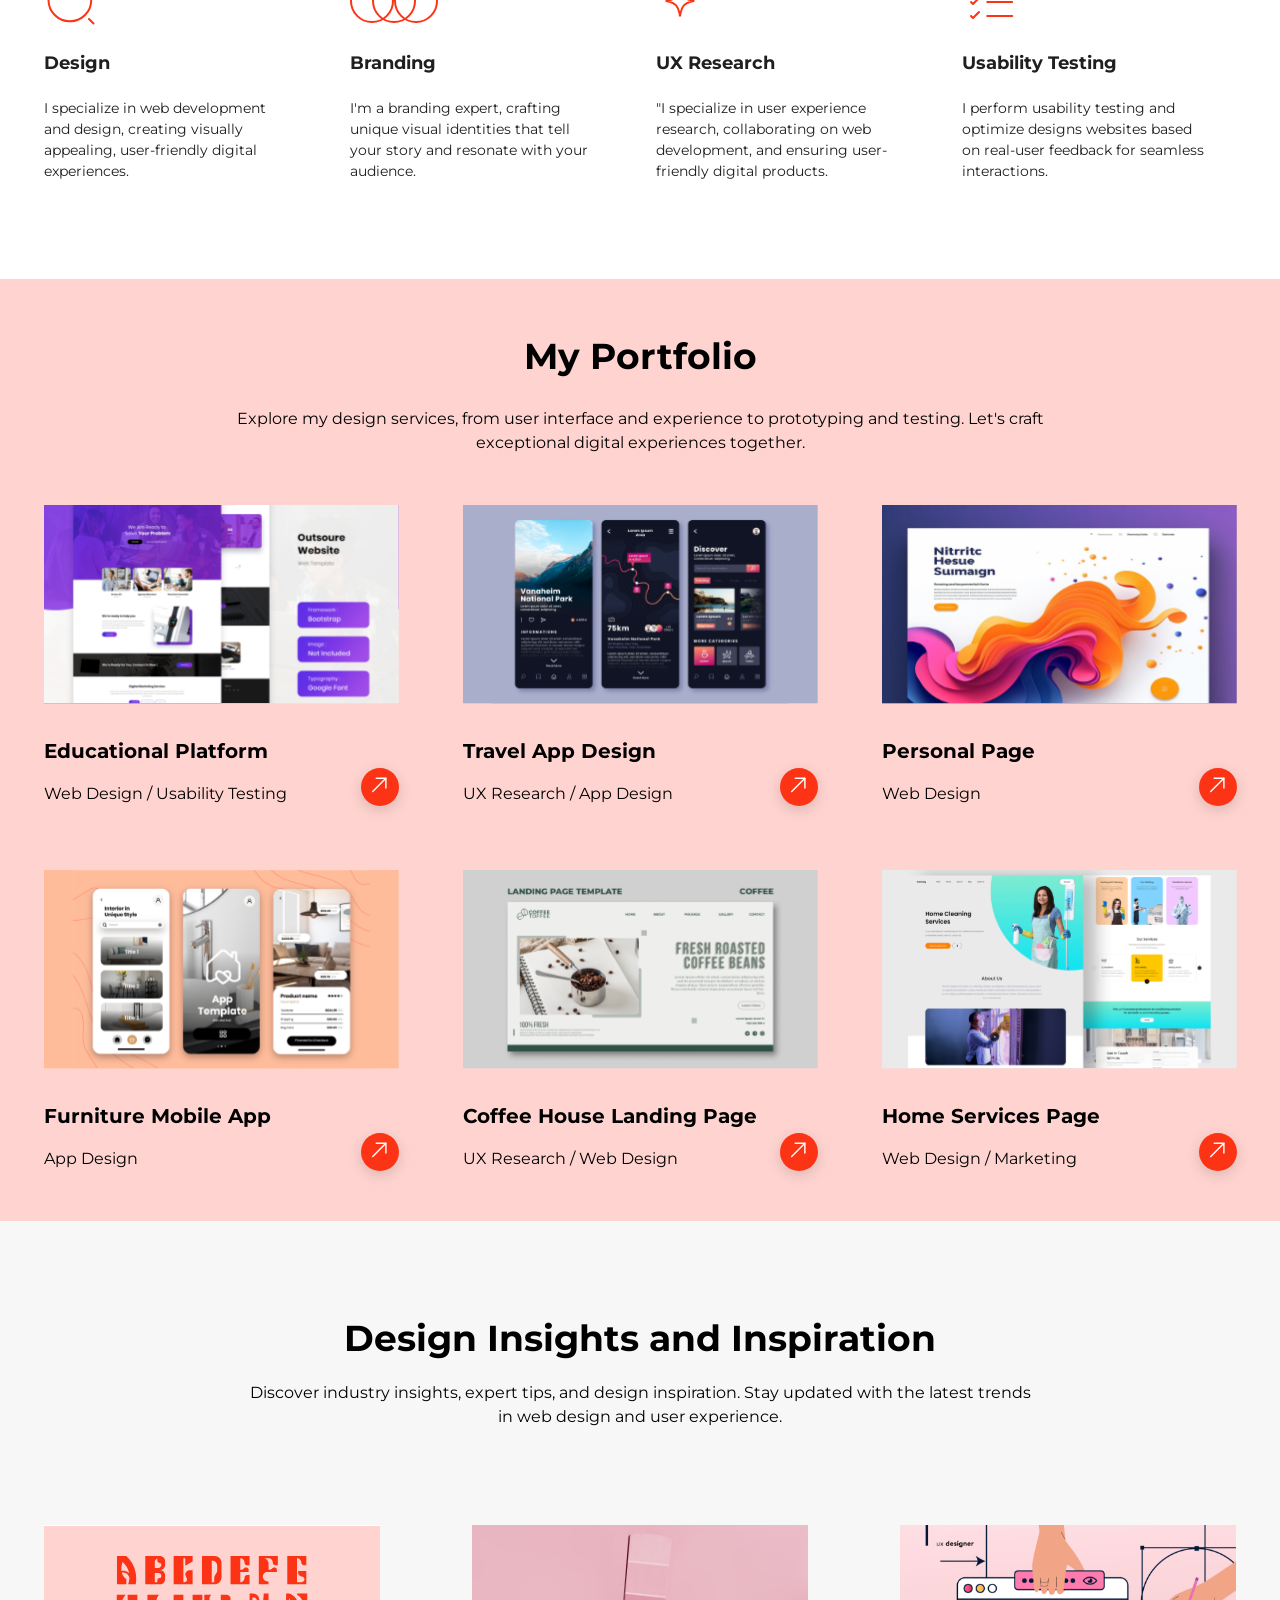
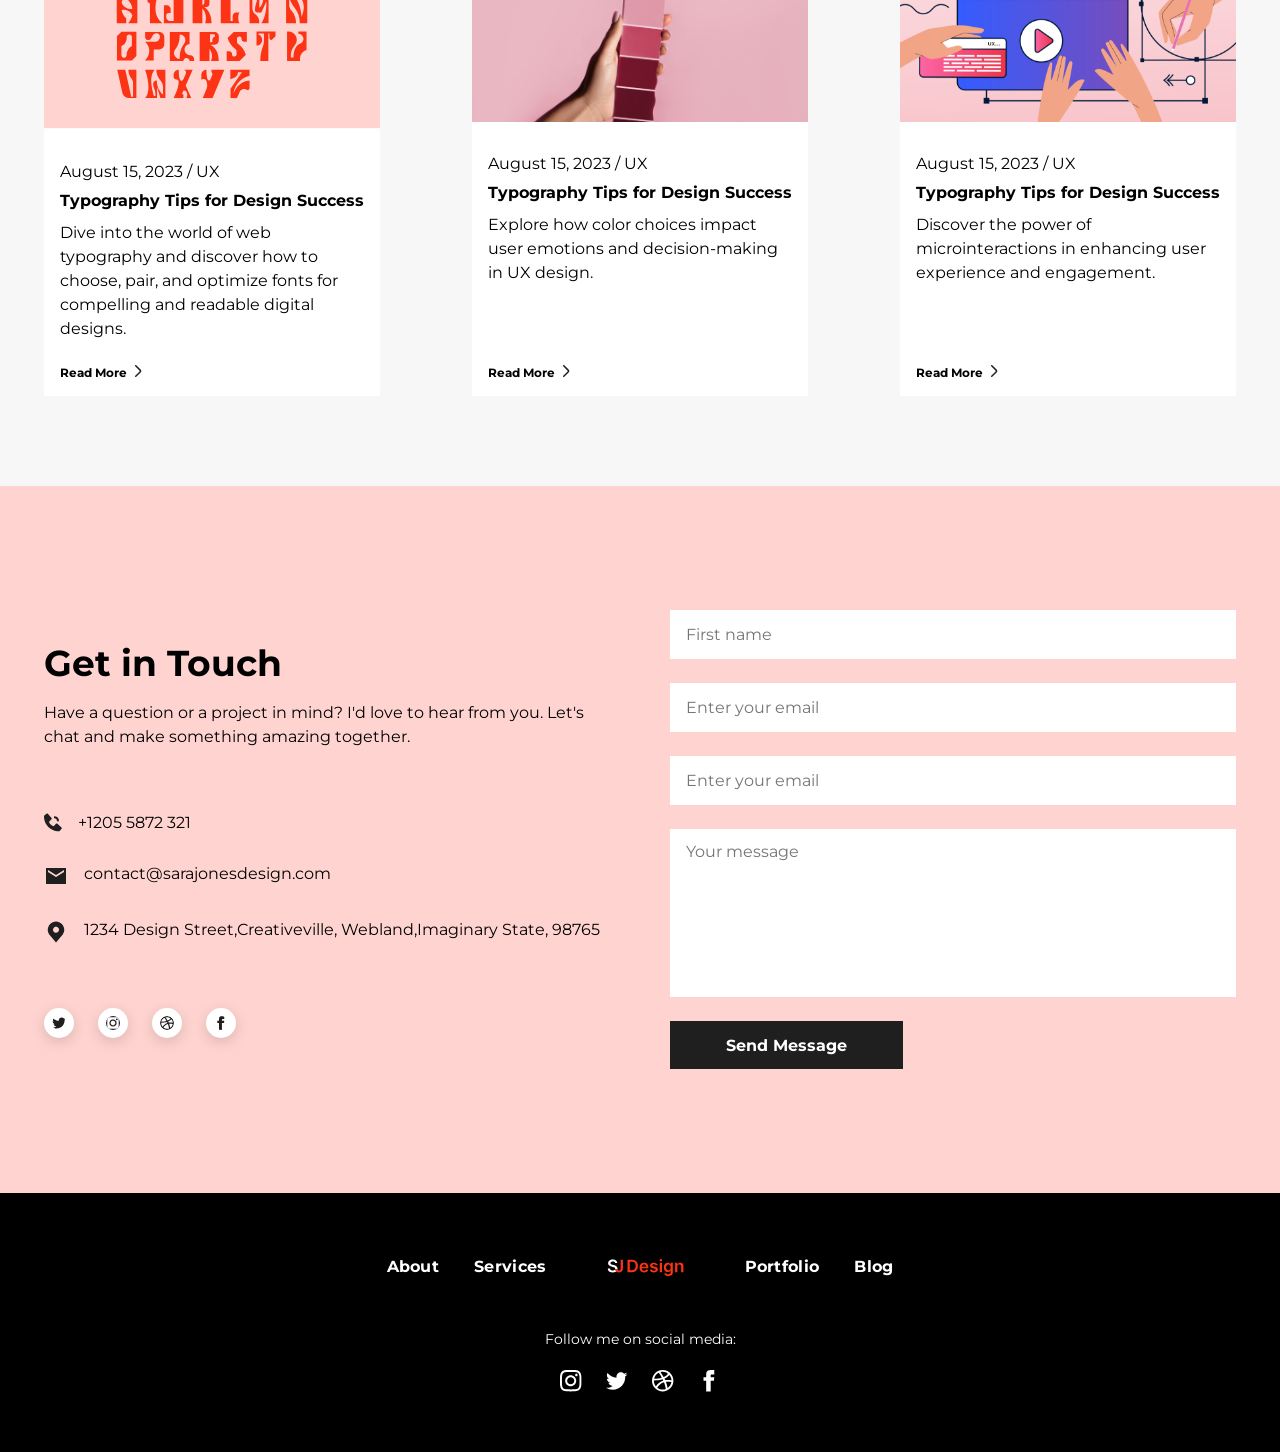
==== commit 8e1a5360: "Fix: "FIx html bugs"" ====
--- a/index.html
+++ b/index.html
@@ -162,7 +162,7 @@
                 <img src="./assets/images/portifolio/Image-1.svg" alt="Imagem sobre o aplicativo de viagem"
                     loading="lazy">
                 <div class="card-portifolio-details">
-                    <div>
+                    <div class="card-portifiolio-specifications">
                         <h3>Travel App Design</h3>
                         <p>UX Research / App Design </p>
                     </div>
@@ -177,7 +177,7 @@
             <div class="card-portifolio-item">
                 <img src="./assets/images/portifolio/Image-2.svg" alt="Imagem sobre a pagina pessoal" loading="lazy">
                 <div class="card-portifolio-details">
-                    <div>
+                    <div class="card-portifiolio-specifications">
                         <h3>Personal Page</h3>
                         <p>Web Design</p>
                     </div>
@@ -194,7 +194,7 @@
             <div class="card-portifolio-item">
                 <img src="./assets/images/portifolio/Image-3.svg" alt="Aplicativo de forniture" loading="lazy">
                 <div class="card-portifolio-details">
-                    <div>
+                    <div class="card-portifiolio-specifications">
                         <h3>Furniture Mobile App</h3>
                         <p>App Design </p>
                     </div>
@@ -212,7 +212,7 @@
                     loading="lazy">
 
                 <div class="card-portifolio-details">
-                    <div>
+                    <div class="card-portifiolio-specifications">
                         <h3>Coffee House Landing Page</h3>
                         <p>UX Research / Web Design </p>
                     </div>
@@ -229,7 +229,7 @@
             <div class="card-portifolio-item">
                 <img src="./assets/images/portifolio/Image-5.svg" alt="Pagina principal" loading="lazy">
                 <div class="card-portifolio-details">
-                    <div>
+                    <div class="card-portifiolio-specifications">
                         <h3>Home Services Page</h3>
                         <p>Web Design / Marketing</p>
                     </div>
--- a/styles/style.css
+++ b/styles/style.css
@@ -60,7 +60,7 @@
     display: flex;
     align-items: center;
     gap: 48px; /* distância entre texto e imagem */
-    padding: 70px 80px;
+    padding: 60px;
     background: #FFD4D0;
     min-height: calc(100vh - 100px);
 }
